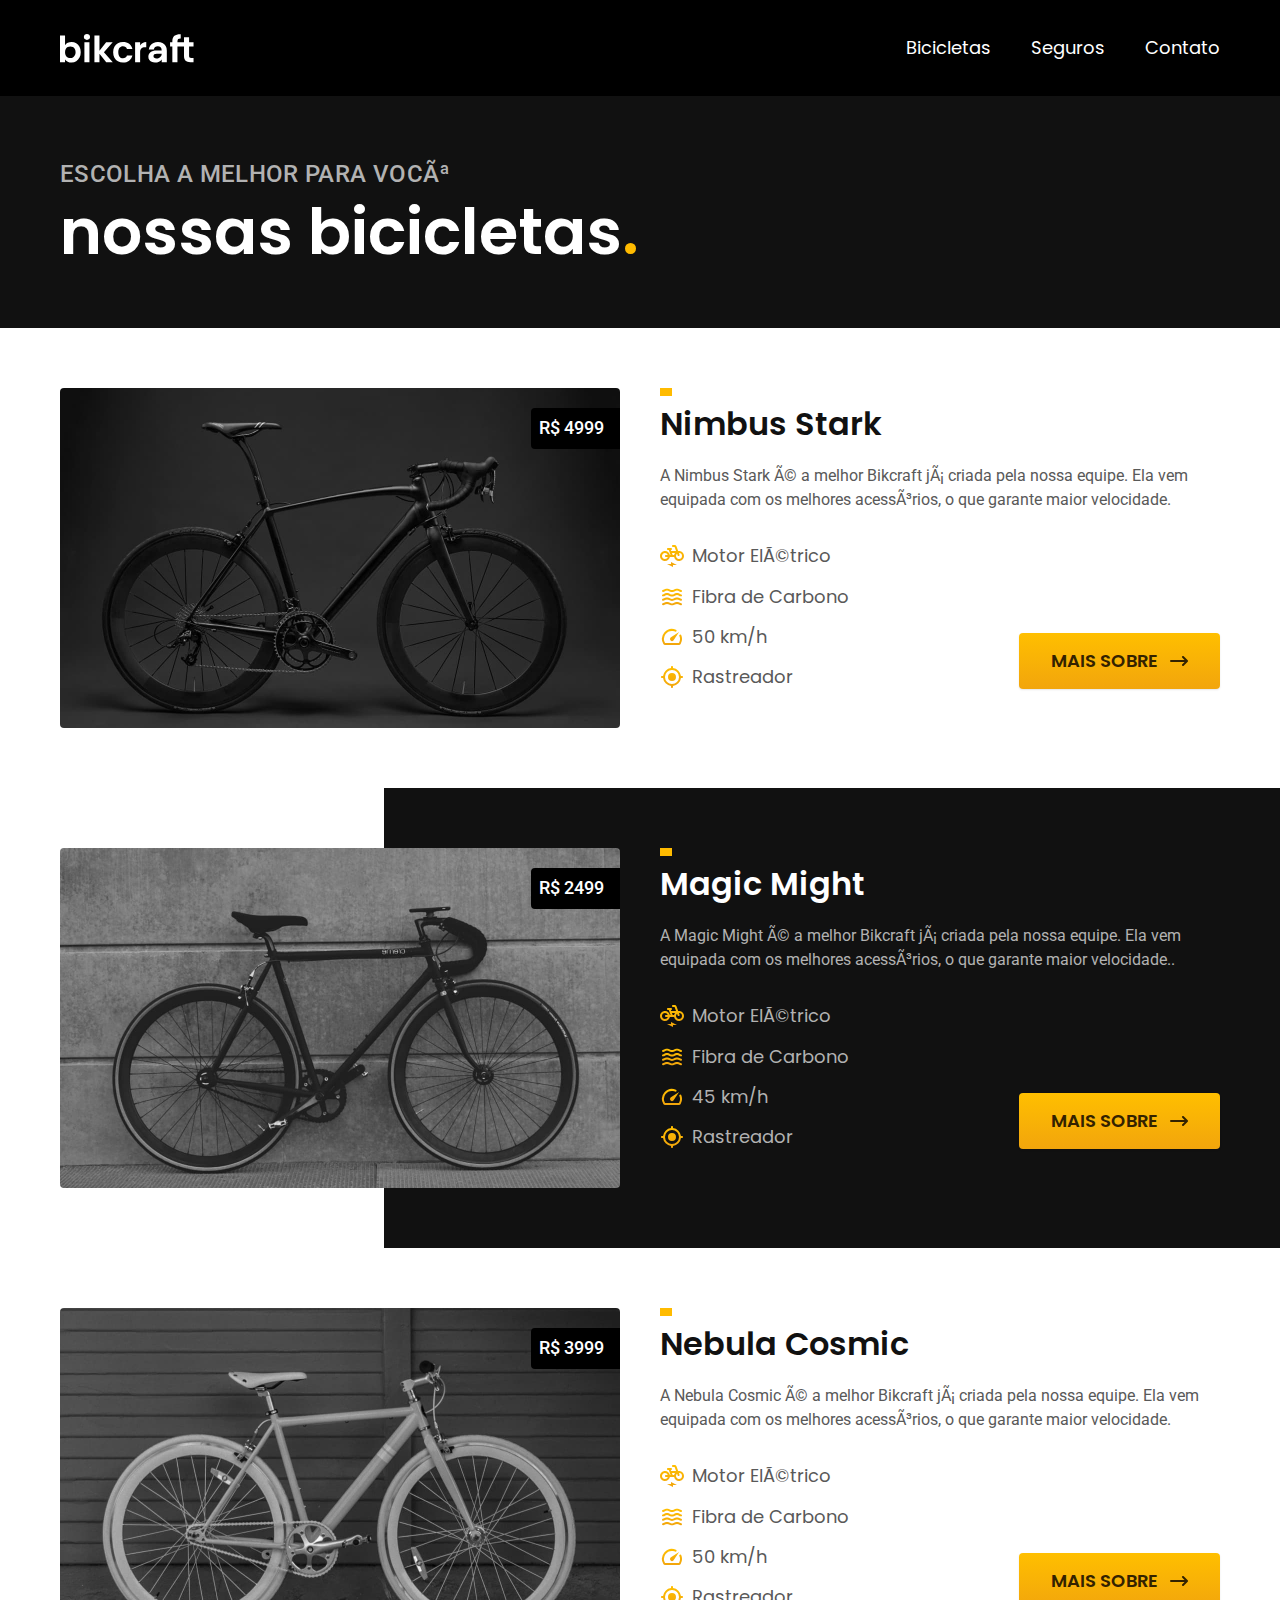
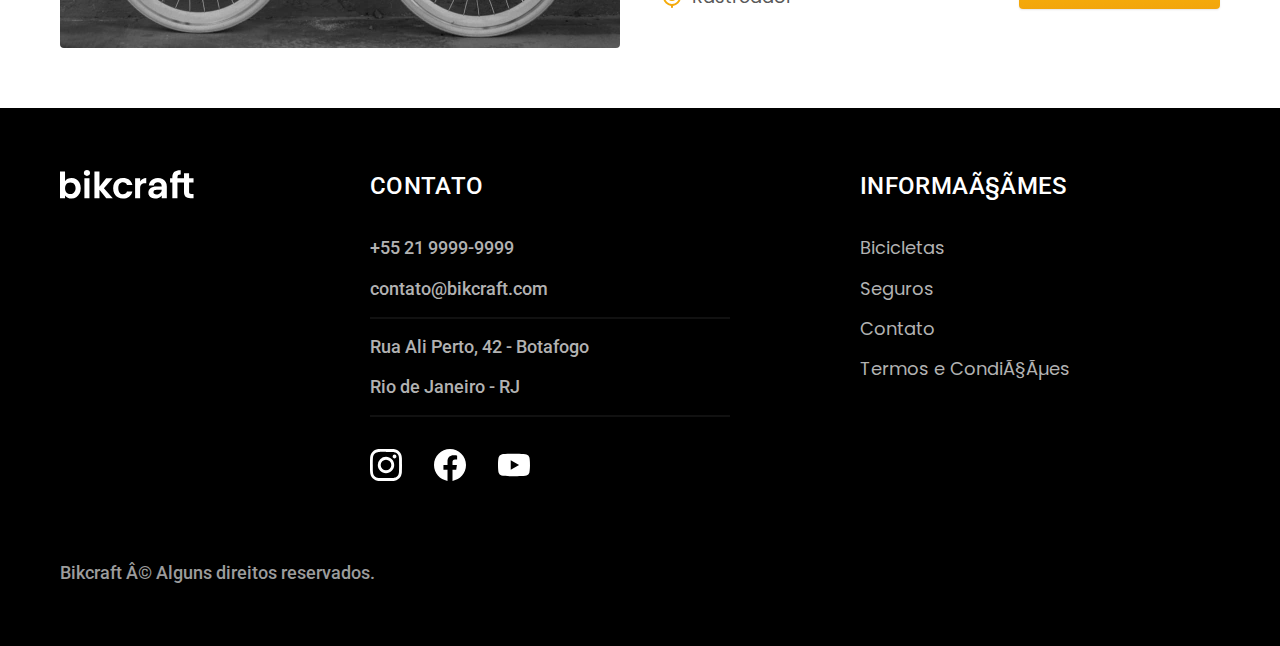
==== bicicletas.html @ ae40f47a "bicicletas-3" ====
<!DOCTYPE html>

<html lang="pt-br">

<head>

  <meta charset="UFT-8">
  <meta name="viewport" content="width=device-width, initial-scale=1.0">

  <title>Bicicletas | Bikcraft</title>
  <meta name="description" content="Bicicletas.">

  <link rel="stylesheet" href="./css/style.css">

  <link rel="preconnect" href="https://fonts.googleapis.com">
  <link rel="preconnect" href="https://fonts.gstatic.com" crossorigin>
  <link href="https://fonts.googleapis.com/css2?family=Merriweather:ital,wght@1,900&family=Poppins:wght@400;600&family=Roboto:wght@400;500&display=swap" rel="stylesheet">

</head>

<body>

  <! ---------------------- HEADER ---------------------->

    <header class="header-bg">

      <div class="header container">

        <a href="./"><img src="./img/bikcraft.svg" alt="Logo Bikcraft"></a>

        <nav aria aria-label="primaria">
          <ul class="header-menu font-1-m cor-0">
            <li><a href="./bicicletas.html">Bicicletas</a></li>
            <li><a href="./seguros.html">Seguros</a></li>
            <li><a href="./contato.html">Contato</a></li>
          </ul>
        </nav>

      </div>

    </header>

    <! ---------------------- MAIN ---------------------->

      <main>
        <div class="titulo-bg">
          <div class="titulo container">
            <p class="font-2-l-b cor-5">Escolha a melhor para você</p>
            <h1 class="font-1-xxl cor-0">nossas bicicletas<span class="cor-p1">.</span></h1>
          </div>
        </div>

        <div class="bicicletas container">

          <div class="bicicletas-imagem">
            <img src="./img/bicicletas/nimbus.jpg" alt="Bicicleta preta">
            <span class="font-2-m cor-0">R$ 4999</span>
          </div>

          <div class="bicicletas-conteudo">
            <h2 class="font-1-xl">Nimbus Stark</h2>
            <p class="font-2-s cor-8">A Nimbus Stark é a melhor Bikcraft já criada pela nossa equipe. Ela vem equipada com os melhores acessórios, o que garante maior velocidade.</p>
            <ul class="font-1-m cor-8">
              <li><img src="./img/icones/eletrica.svg" alt="">Motor Elétrico</li>
              <li><img src="./img/icones/carbono.svg" alt="">Fibra de Carbono</li>
              <li><img src="./img/icones/velocidade.svg" alt="">50 km/h</li>
              <li><img src="./img/icones/rastreador.svg" alt="">Rastreador</li>
            </ul>
            <a class="botao seta" href="./bicicletas/nimbus.html">Mais sobre</a>
          </div>

        </div>

        <div class="bicicletas-bg">
          <div class="bicicletas container">

            <div class="bicicletas-imagem">
              <img src="./img/bicicletas/magic.jpg" alt="Bicicleta preta">
              <span class="font-2-m cor-0">R$ 2499</span>
            </div>

            <div class="bicicletas-conteudo">
              <h2 class="font-1-xl cor-0">Magic Might</h2>
              <p class="font-2-s cor-5">A Magic Might é a melhor Bikcraft já criada pela nossa equipe. Ela vem equipada com os melhores acessórios, o que garante maior velocidade..</p>
              <ul class="font-1-m cor-5">
                <li><img src="./img/icones/eletrica.svg" alt="">Motor Elétrico</li>
                <li><img src="./img/icones/carbono.svg" alt="">Fibra de Carbono</li>
                <li><img src="./img/icones/velocidade.svg" alt="">45 km/h</li>
                <li><img src="./img/icones/rastreador.svg" alt="">Rastreador</li>
              </ul>
              <a class="botao seta" href="./bicicletas/magic.html">Mais sobre</a>
            </div>

          </div>
        </div>

        <div class="bicicletas container">

          <div class="bicicletas-imagem">
            <img src="./img/bicicletas/nebula.jpg" alt="Bicicleta branca">
            <span class="font-2-m cor-0">R$ 3999</span>
          </div>

          <div class="bicicletas-conteudo">
            <h2 class="font-1-xl">Nebula Cosmic</h2>
            <p class="font-2-s cor-8">A Nebula Cosmic é a melhor Bikcraft já criada pela nossa equipe. Ela vem equipada com os melhores acessórios, o que garante maior velocidade.</p>
            <ul class="font-1-m cor-8">
              <li><img src="./img/icones/eletrica.svg" alt="">Motor Elétrico</li>
              <li><img src="./img/icones/carbono.svg" alt="">Fibra de Carbono</li>
              <li><img src="./img/icones/velocidade.svg" alt="">50 km/h</li>
              <li><img src="./img/icones/rastreador.svg" alt="">Rastreador</li>
            </ul>
            <a class="botao seta" href="./bicicletas/nebula.html">Mais sobre</a>
          </div>

        </div>

      </main>

      <! ---------------------- FOOTER ---------------------->

        <footer class="footer-bg">

          <div class="footer container">

            <img src="./img/bikcraft.svg" alt="Logo Bikcraft">

            <div class="footer-contato">
              <h3 class="font-2-l-b cor-0">Contato</h3>
              <ul class="font-2-m cor-5">
                <li><a href="tel:+552199999999">+55 21 9999-9999</a></li>
                <li><a href="mailto:contato@bikcraft.com">contato@bikcraft.com</a></li>
                <li>Rua Ali Perto, 42 - Botafogo</li>
                <li>Rio de Janeiro - RJ</li>
              </ul>
              <div class="footer-redes">
                <a href="/"><img src="./img/redes/instagram.svg" alt=""></a>
                <a href="/"><img src="./img/redes/facebook.svg" alt=""></a>
                <a href="/"><img src="./img/redes/youtube.svg" alt=""></a>
              </div>
            </div>

            <div class="footer-informacoes">
              <h3 class="font-2-l-b cor-0">Informações</h3>
              <nav>
                <ul class="font-1-m cor-5">
                  <li><a href="./bicicletas.html">Bicicletas</a></li>
                  <li><a href="./seguros.html">Seguros</a></li>
                  <li><a href="./contato.html">Contato</a></li>
                  <li><a href="./termos.html">Termos e Condições</a></li>
                </ul>
              </nav>
            </div>

            <p class="footer-copy font-2-m cor-6">Bikcraft © Alguns direitos reservados.</p>

          </div>

        </footer>

</body>

</html>
---- css/style.css ----
@import "./global/global.css";
@import "./utilidades/tipografia.css";
@import "./utilidades/cores.css";

@import "./global/header.css";
@import "./global/footer.css";

/* ---------------------- UTILIDADES ---------------------- */
@import "./utilidades/componentes.css";

/* ---------------------- HOME ---------------------- */
@import "./home/introducao.css";
@import "./home/tecnologia.css";
@import "./home/parceiros.css";
@import "./home/depoimento.css";

/* ---------------------- BICICLETAS ---------------------- */
@import "./bicicletas/bicicletas-lista.css";
@import "./bicicletas/bicicletas.css";

/* ---------------------- SEGUROS ---------------------- */
@import "./seguros/seguros.css";

/* ---------------------- TERMOS ---------------------- */
@import "./termos/termos.css";
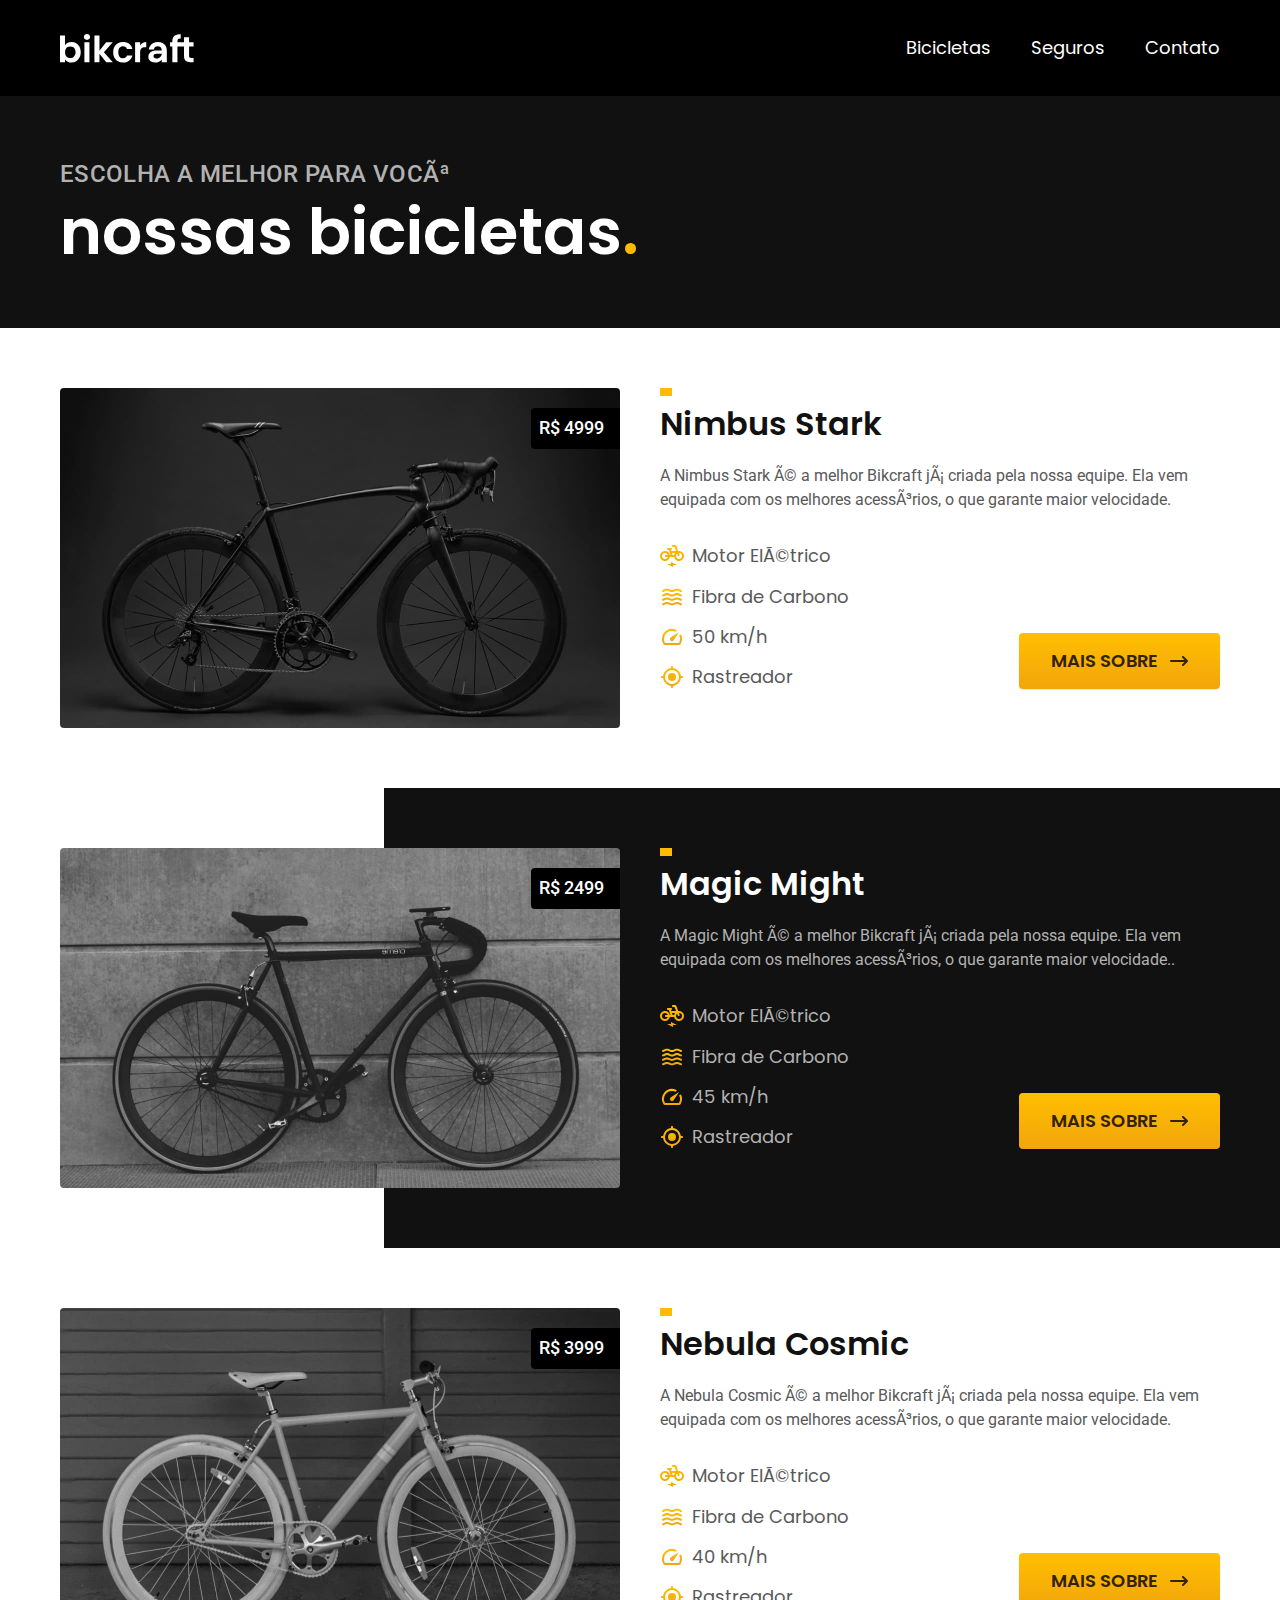
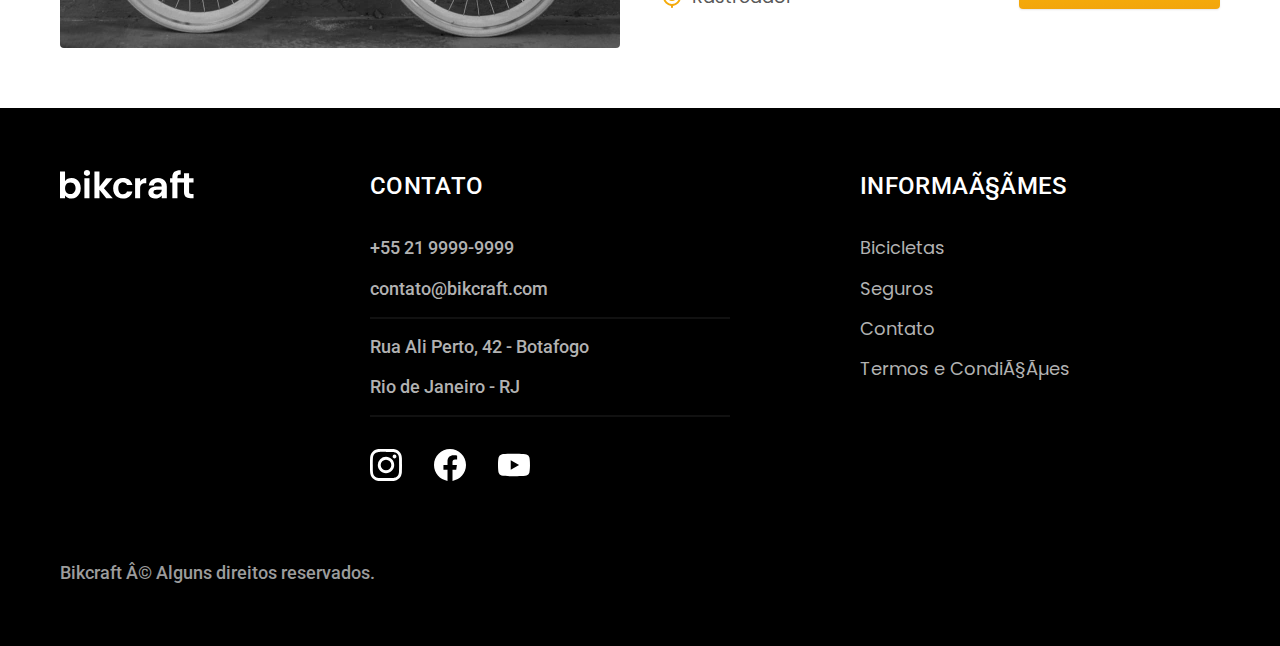
==== commit 857d31f7: "bicicleta-seguro" ====
--- a/bicicletas.html
+++ b/bicicletas.html
@@ -18,7 +18,7 @@
 
 </head>
 
-<body>
+<body id="bicicletas">
 
   <! ---------------------- HEADER ---------------------->
 
@@ -107,7 +107,7 @@
             <ul class="font-1-m cor-8">
               <li><img src="./img/icones/eletrica.svg" alt="">Motor Elétrico</li>
               <li><img src="./img/icones/carbono.svg" alt="">Fibra de Carbono</li>
-              <li><img src="./img/icones/velocidade.svg" alt="">50 km/h</li>
+              <li><img src="./img/icones/velocidade.svg" alt="">40 km/h</li>
               <li><img src="./img/icones/rastreador.svg" alt="">Rastreador</li>
             </ul>
             <a class="botao seta" href="./bicicletas/nebula.html">Mais sobre</a>
--- a/css/style.css
+++ b/css/style.css
@@ -18,8 +18,14 @@
 @import "./bicicletas/bicicletas-lista.css";
 @import "./bicicletas/bicicletas.css";
 
+/* ---------------------- BICICLETA ---------------------- */
+@import "./bicicleta/bicicleta.css";
+@import "./bicicleta/seguro.css";
+
 /* ---------------------- SEGUROS ---------------------- */
 @import "./seguros/seguros.css";
+@import "./seguros/vantagens.css";
+@import "./seguros/perguntas.css";
 
 /* ---------------------- TERMOS ---------------------- */
 @import "./termos/termos.css";
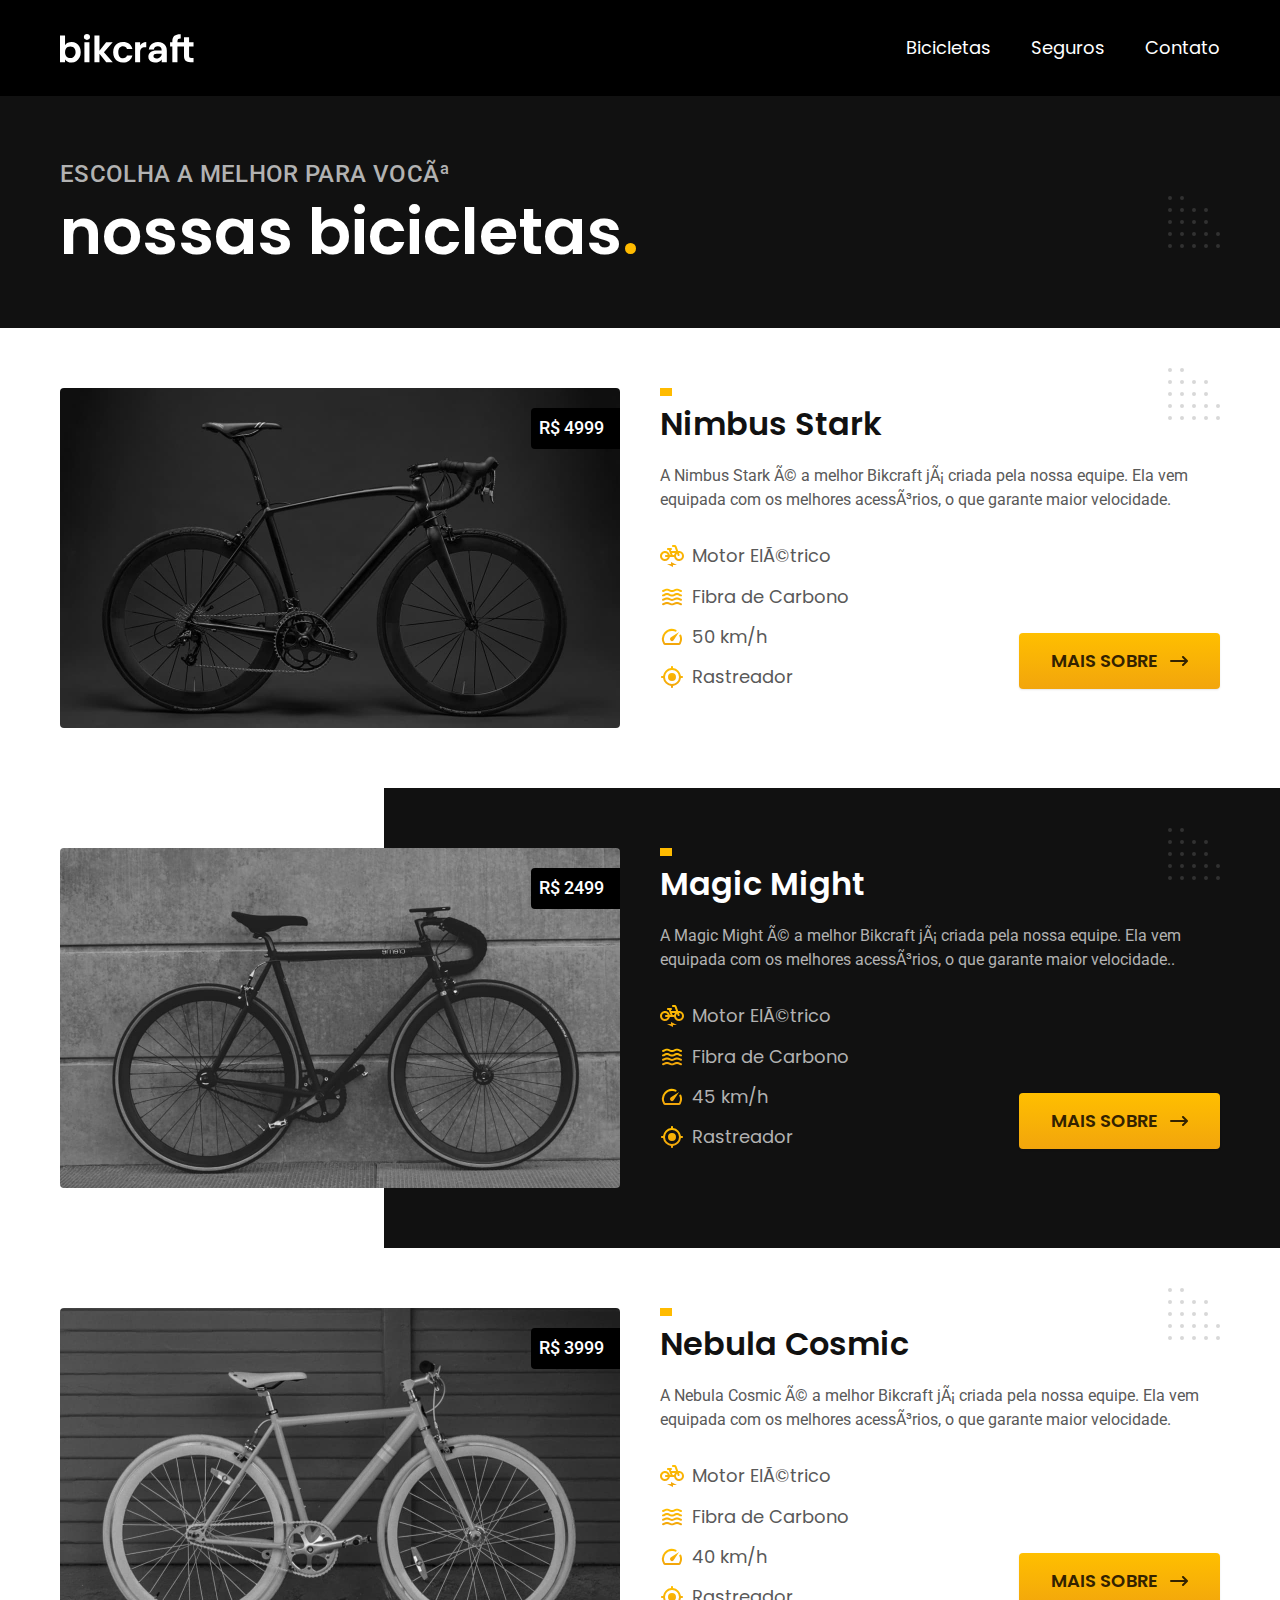
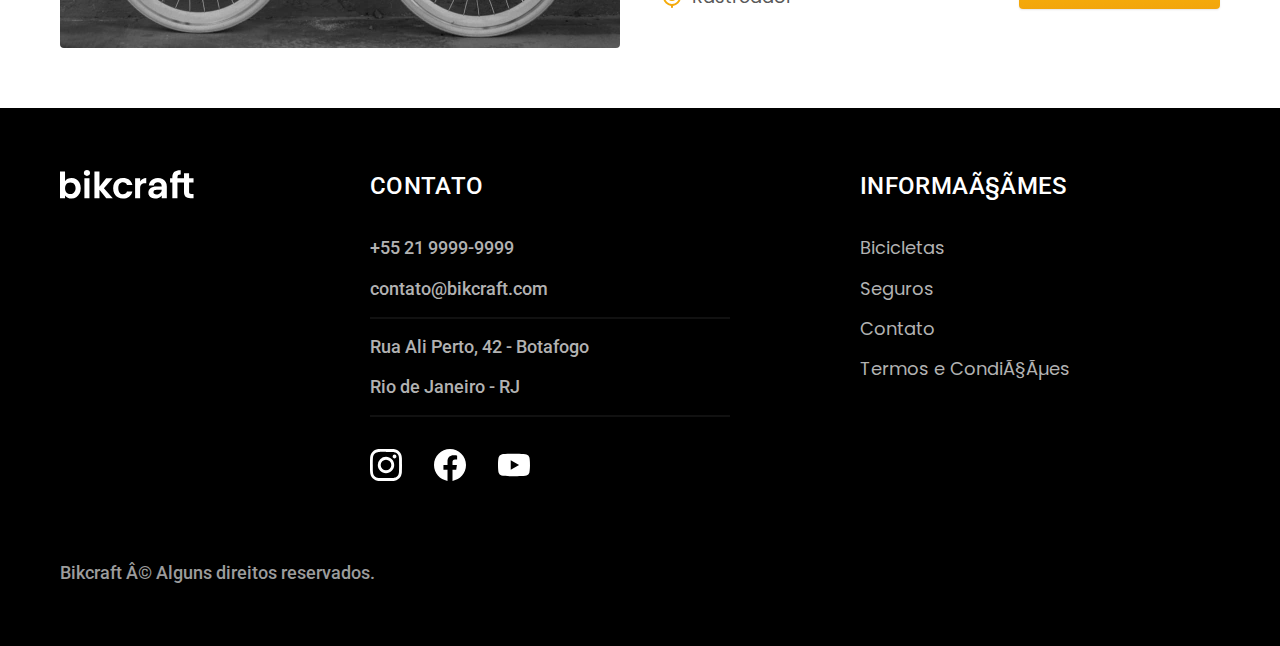
==== commit 837185f4: "otimizacoes" ====
--- a/bicicletas.html
+++ b/bicicletas.html
@@ -10,6 +10,7 @@
   <title>Bicicletas | Bikcraft</title>
   <meta name="description" content="Bicicletas.">
 
+  <link rel="preload" href="./css/style.css" as="style">
   <link rel="stylesheet" href="./css/style.css">
 
   <link rel="preconnect" href="https://fonts.googleapis.com">
@@ -26,7 +27,7 @@
 
       <div class="header container">
 
-        <a href="./"><img src="./img/bikcraft.svg" alt="Logo Bikcraft"></a>
+        <a href="./"><img src="./img/bikcraft.svg" width="136" height="32" alt="Logo Bikcraft"></a>
 
         <nav aria aria-label="primaria">
           <ul class="header-menu font-1-m cor-0">
@@ -53,7 +54,7 @@
         <div class="bicicletas container">
 
           <div class="bicicletas-imagem">
-            <img src="./img/bicicletas/nimbus.jpg" alt="Bicicleta preta">
+            <img src="./img/bicicletas/nimbus.jpg" width="1120" height="680" alt="Bicicleta preta">
             <span class="font-2-m cor-0">R$ 4999</span>
           </div>
 
@@ -61,10 +62,10 @@
             <h2 class="font-1-xl">Nimbus Stark</h2>
             <p class="font-2-s cor-8">A Nimbus Stark é a melhor Bikcraft já criada pela nossa equipe. Ela vem equipada com os melhores acessórios, o que garante maior velocidade.</p>
             <ul class="font-1-m cor-8">
-              <li><img src="./img/icones/eletrica.svg" alt="">Motor Elétrico</li>
-              <li><img src="./img/icones/carbono.svg" alt="">Fibra de Carbono</li>
-              <li><img src="./img/icones/velocidade.svg" alt="">50 km/h</li>
-              <li><img src="./img/icones/rastreador.svg" alt="">Rastreador</li>
+              <li><img src="./img/icones/eletrica.svg" width="32" height="32" alt="">Motor Elétrico</li>
+              <li><img src="./img/icones/carbono.svg" width="32" height="32" alt="">Fibra de Carbono</li>
+              <li><img src="./img/icones/velocidade.svg" width="32" height="32" alt="">50 km/h</li>
+              <li><img src="./img/icones/rastreador.svg" width="32" height="32" alt="">Rastreador</li>
             </ul>
             <a class="botao seta" href="./bicicletas/nimbus.html">Mais sobre</a>
           </div>
@@ -75,7 +76,7 @@
           <div class="bicicletas container">
 
             <div class="bicicletas-imagem">
-              <img src="./img/bicicletas/magic.jpg" alt="Bicicleta preta">
+              <img src="./img/bicicletas/magic.jpg" width="1120" height="680" alt="Bicicleta preta">
               <span class="font-2-m cor-0">R$ 2499</span>
             </div>
 
@@ -83,10 +84,10 @@
               <h2 class="font-1-xl cor-0">Magic Might</h2>
               <p class="font-2-s cor-5">A Magic Might é a melhor Bikcraft já criada pela nossa equipe. Ela vem equipada com os melhores acessórios, o que garante maior velocidade..</p>
               <ul class="font-1-m cor-5">
-                <li><img src="./img/icones/eletrica.svg" alt="">Motor Elétrico</li>
-                <li><img src="./img/icones/carbono.svg" alt="">Fibra de Carbono</li>
-                <li><img src="./img/icones/velocidade.svg" alt="">45 km/h</li>
-                <li><img src="./img/icones/rastreador.svg" alt="">Rastreador</li>
+                <li><img src="./img/icones/eletrica.svg" width="32" height="32" alt="">Motor Elétrico</li>
+                <li><img src="./img/icones/carbono.svg" width="32" height="32" alt="">Fibra de Carbono</li>
+                <li><img src="./img/icones/velocidade.svg" width="32" height="32" alt="">45 km/h</li>
+                <li><img src="./img/icones/rastreador.svg" width="32" height="32" alt="">Rastreador</li>
               </ul>
               <a class="botao seta" href="./bicicletas/magic.html">Mais sobre</a>
             </div>
@@ -97,7 +98,7 @@
         <div class="bicicletas container">
 
           <div class="bicicletas-imagem">
-            <img src="./img/bicicletas/nebula.jpg" alt="Bicicleta branca">
+            <img src="./img/bicicletas/nebula.jpg" width="1120" height="680" alt="Bicicleta branca">
             <span class="font-2-m cor-0">R$ 3999</span>
           </div>
 
@@ -105,10 +106,10 @@
             <h2 class="font-1-xl">Nebula Cosmic</h2>
             <p class="font-2-s cor-8">A Nebula Cosmic é a melhor Bikcraft já criada pela nossa equipe. Ela vem equipada com os melhores acessórios, o que garante maior velocidade.</p>
             <ul class="font-1-m cor-8">
-              <li><img src="./img/icones/eletrica.svg" alt="">Motor Elétrico</li>
-              <li><img src="./img/icones/carbono.svg" alt="">Fibra de Carbono</li>
-              <li><img src="./img/icones/velocidade.svg" alt="">40 km/h</li>
-              <li><img src="./img/icones/rastreador.svg" alt="">Rastreador</li>
+              <li><img src="./img/icones/eletrica.svg" width="32" height="32" alt="">Motor Elétrico</li>
+              <li><img src="./img/icones/carbono.svg" width="32" height="32" alt="">Fibra de Carbono</li>
+              <li><img src="./img/icones/velocidade.svg" width="32" height="32" alt="">40 km/h</li>
+              <li><img src="./img/icones/rastreador.svg" width="32" height="32" alt="">Rastreador</li>
             </ul>
             <a class="botao seta" href="./bicicletas/nebula.html">Mais sobre</a>
           </div>
@@ -123,7 +124,7 @@
 
           <div class="footer container">
 
-            <img src="./img/bikcraft.svg" alt="Logo Bikcraft">
+            <img src="./img/bikcraft.svg" width="136" height="32" alt="Logo Bikcraft">
 
             <div class="footer-contato">
               <h3 class="font-2-l-b cor-0">Contato</h3>
@@ -134,9 +135,9 @@
                 <li>Rio de Janeiro - RJ</li>
               </ul>
               <div class="footer-redes">
-                <a href="/"><img src="./img/redes/instagram.svg" alt=""></a>
-                <a href="/"><img src="./img/redes/facebook.svg" alt=""></a>
-                <a href="/"><img src="./img/redes/youtube.svg" alt=""></a>
+                <a href="/"><img src="./img/redes/instagram.svg" width="32" height="32" alt=""></a>
+                <a href="/"><img src="./img/redes/facebook.svg" width="32" height="32" alt=""></a>
+                <a href="/"><img src="./img/redes/youtube.svg" width="32" height="32" alt=""></a>
               </div>
             </div>
 
--- a/css/style.css
+++ b/css/style.css
@@ -7,6 +7,7 @@
 
 /* ---------------------- UTILIDADES ---------------------- */
 @import "./utilidades/componentes.css";
+@import "./utilidades/formulario.css";
 
 /* ---------------------- HOME ---------------------- */
 @import "./home/introducao.css";
@@ -27,5 +28,12 @@
 @import "./seguros/vantagens.css";
 @import "./seguros/perguntas.css";
 
+/* ---------------------- CONTATO ---------------------- */
+@import "./contato/contato.css";
+@import "./contato/lojas.css";
+
+/* ---------------------- ORÇAMENTO ---------------------- */
+@import "./orcamento/orcamento.css";
+
 /* ---------------------- TERMOS ---------------------- */
 @import "./termos/termos.css";
--- a/css/style.css
+++ b/css/style.css
@@ -7,6 +7,7 @@
 
 /* ---------------------- UTILIDADES ---------------------- */
 @import "./utilidades/componentes.css";
+@import "./utilidades/formulario.css";
 
 /* ---------------------- HOME ---------------------- */
 @import "./home/introducao.css";
@@ -27,5 +28,12 @@
 @import "./seguros/vantagens.css";
 @import "./seguros/perguntas.css";
 
+/* ---------------------- CONTATO ---------------------- */
+@import "./contato/contato.css";
+@import "./contato/lojas.css";
+
+/* ---------------------- ORÇAMENTO ---------------------- */
+@import "./orcamento/orcamento.css";
+
 /* ---------------------- TERMOS ---------------------- */
 @import "./termos/termos.css";
